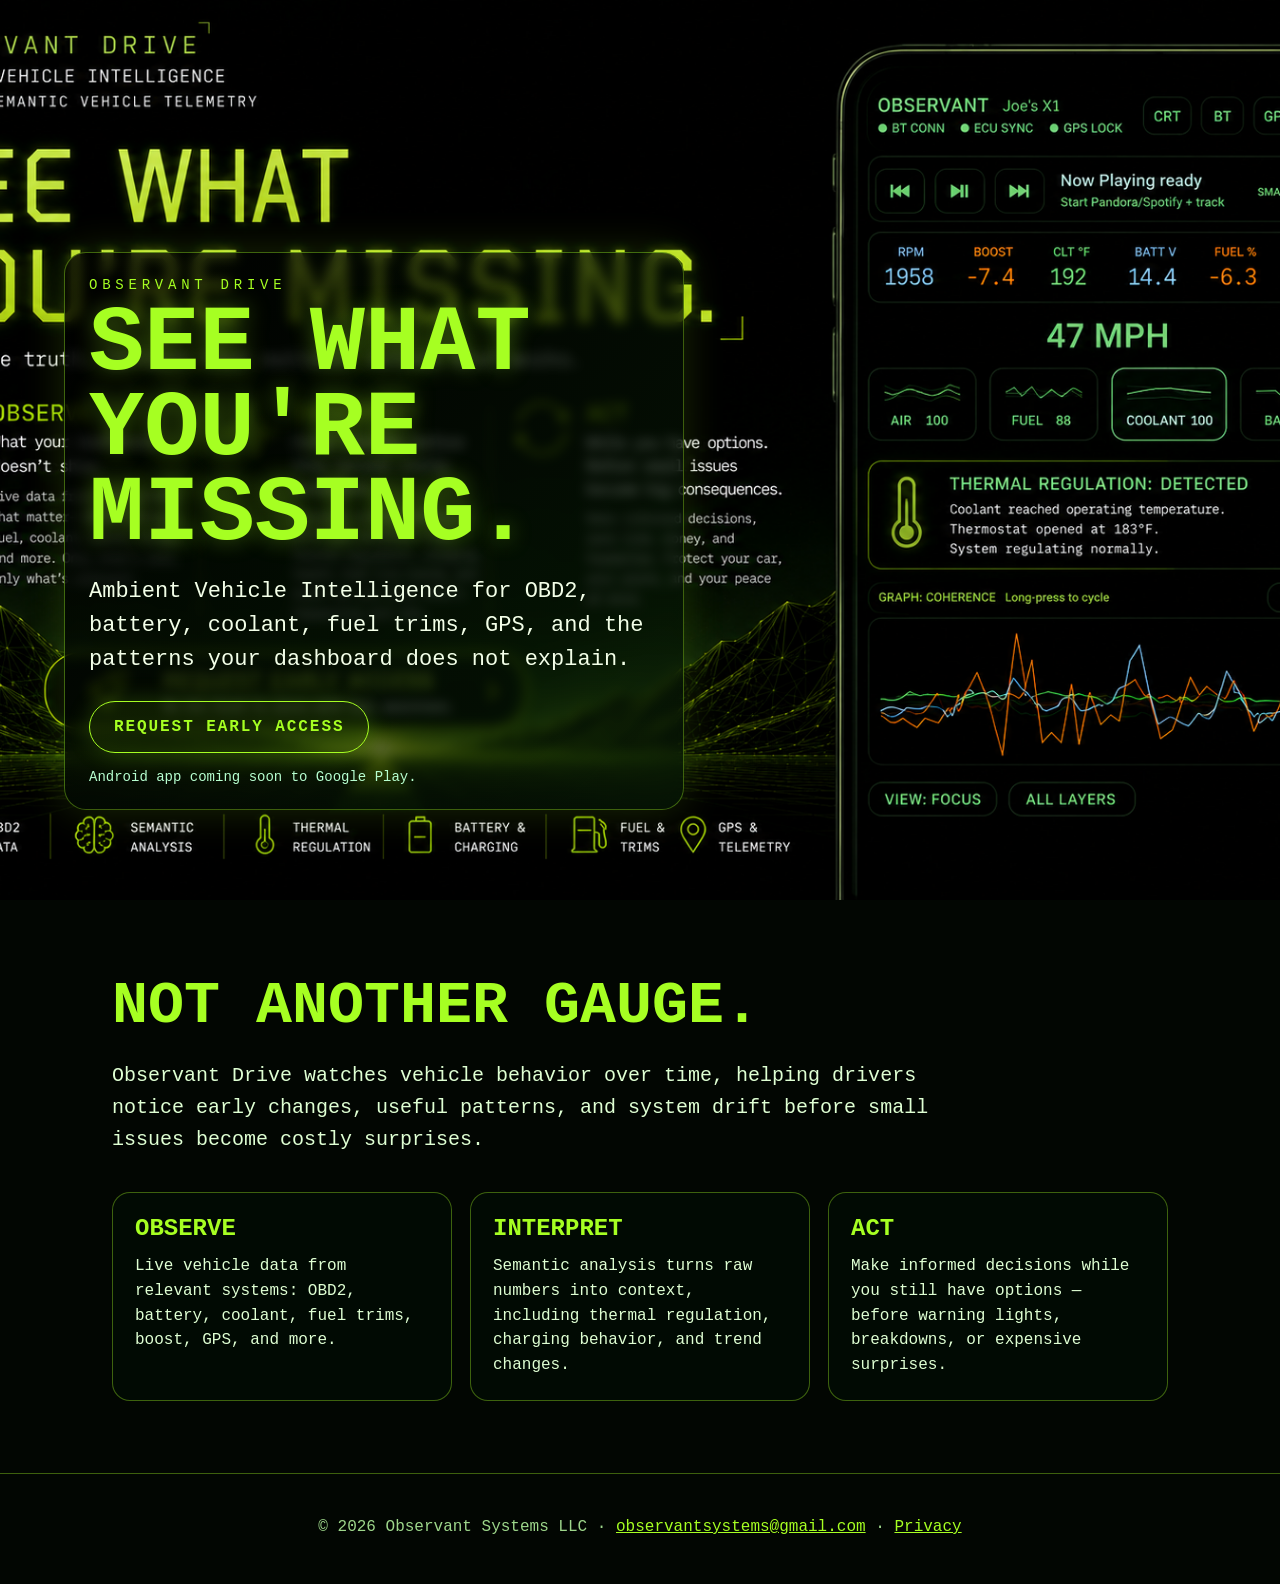
==== index.html @ 124dfb62 "Add files via upload initial website upload" ====
<!doctype html>
<html lang="en">
<head>
  <meta charset="utf-8" />
  <meta name="viewport" content="width=device-width, initial-scale=1" />
  <title>Observant Drive | Ambient Vehicle Intelligence</title>
  <meta name="description" content="Observant Drive helps drivers see what their dashboard misses with real-time OBD2, GPS, battery, coolant, fuel trim, and semantic vehicle telemetry." />
  <link rel="stylesheet" href="style.css" />
</head>
<body>
  <main>
    <section class="hero">
      <img src="hero.png" alt="Observant Drive app preview showing real-time vehicle telemetry" class="hero-image" />
      <div class="cta-panel">
        <p class="eyebrow">OBSERVANT DRIVE</p>
        <h1>See what you're missing.</h1>
        <p class="subhead">Ambient Vehicle Intelligence for OBD2, battery, coolant, fuel trims, GPS, and the patterns your dashboard does not explain.</p>
        <a class="button" href="https://docs.google.com/forms/d/e/1FAIpQLSee21K4Xjnl3LQs7YyedL5NtDFyA2ju5YV920NC5700zwqSGw/viewform?usp=header" target="_blank" rel="noopener">Request Early Access</a>
        <p class="note">Android app coming soon to Google Play.</p>
      </div>
    </section>

    <section class="section">
      <h2>Not another gauge.</h2>
      <p>Observant Drive watches vehicle behavior over time, helping drivers notice early changes, useful patterns, and system drift before small issues become costly surprises.</p>

      <div class="cards">
        <article>
          <h3>Observe</h3>
          <p>Live vehicle data from relevant systems: OBD2, battery, coolant, fuel trims, boost, GPS, and more.</p>
        </article>
        <article>
          <h3>Interpret</h3>
          <p>Semantic analysis turns raw numbers into context, including thermal regulation, charging behavior, and trend changes.</p>
        </article>
        <article>
          <h3>Act</h3>
          <p>Make informed decisions while you still have options — before warning lights, breakdowns, or expensive surprises.</p>
        </article>
      </div>
    </section>

    <footer>
      <p>© 2026 Observant Systems LLC · <a href="mailto:observantsystems@gmail.com">observantsystems@gmail.com</a> · <a href="privacy.html">Privacy</a></p>
    </footer>
  </main>
</body>
</html>
---- style.css ----
* { box-sizing: border-box; }
:root {
  --green: #a6ff22;
  --green-soft: #7de21d;
  --mint: #b7ffd0;
  --bg: #020602;
  --panel: rgba(2, 12, 5, 0.78);
  --line: rgba(166, 255, 34, 0.36);
}
html, body { margin: 0; background: var(--bg); color: #eaffdf; font-family: ui-monospace, SFMono-Regular, Menlo, Consolas, monospace; }
body { min-height: 100vh; }
a { color: var(--green); }
.hero { position: relative; min-height: 100vh; display: grid; place-items: center; overflow: hidden; }
.hero-image { width: 100%; min-height: 100vh; object-fit: cover; display: block; filter: saturate(1.05); }
.cta-panel {
  position: absolute;
  left: clamp(18px, 5vw, 84px);
  bottom: clamp(24px, 7vw, 96px);
  max-width: 620px;
  padding: 24px;
  border: 1px solid var(--line);
  border-radius: 22px;
  background: linear-gradient(135deg, rgba(0,0,0,.78), rgba(9,32,7,.58));
  box-shadow: 0 0 42px rgba(166,255,34,.16);
  backdrop-filter: blur(6px);
}
.eyebrow { color: var(--green); letter-spacing: .34em; font-size: 14px; margin: 0 0 10px; }
h1 { font-size: clamp(42px, 8vw, 92px); line-height: .92; margin: 0 0 18px; color: var(--green); text-transform: uppercase; text-shadow: 0 0 22px rgba(166,255,34,.35); }
.subhead { font-size: clamp(16px, 2vw, 22px); line-height: 1.55; margin: 0 0 24px; color: #f3ffe8; }
.button {
  display: inline-block;
  padding: 16px 24px;
  border: 1px solid var(--green);
  border-radius: 999px;
  color: var(--green);
  text-decoration: none;
  text-transform: uppercase;
  letter-spacing: .12em;
  font-weight: 800;
  background: rgba(80, 140, 0, .16);
  box-shadow: 0 0 24px rgba(166,255,34,.2);
}
.note { color: var(--mint); margin: 16px 0 0; font-size: 14px; }
.section { max-width: 1100px; margin: 0 auto; padding: 72px 22px; }
.section h2 { color: var(--green); font-size: clamp(32px, 5vw, 60px); margin: 0 0 16px; text-transform: uppercase; }
.section > p { font-size: 20px; line-height: 1.6; color: #dfffd3; max-width: 850px; }
.cards { display: grid; grid-template-columns: repeat(3, 1fr); gap: 18px; margin-top: 36px; }
article { border: 1px solid var(--line); border-radius: 18px; padding: 22px; background: var(--panel); }
article h3 { color: var(--green); font-size: 24px; text-transform: uppercase; margin: 0 0 12px; }
article p { color: #dfffd3; line-height: 1.55; margin: 0; }
footer { border-top: 1px solid var(--line); padding: 28px 22px; text-align: center; color: #9ed78b; }
@media (max-width: 850px) {
  .hero { min-height: auto; display: block; }
  .hero-image { min-height: auto; height: auto; }
  .cta-panel { position: static; margin: 16px; }
  .cards { grid-template-columns: 1fr; }
}
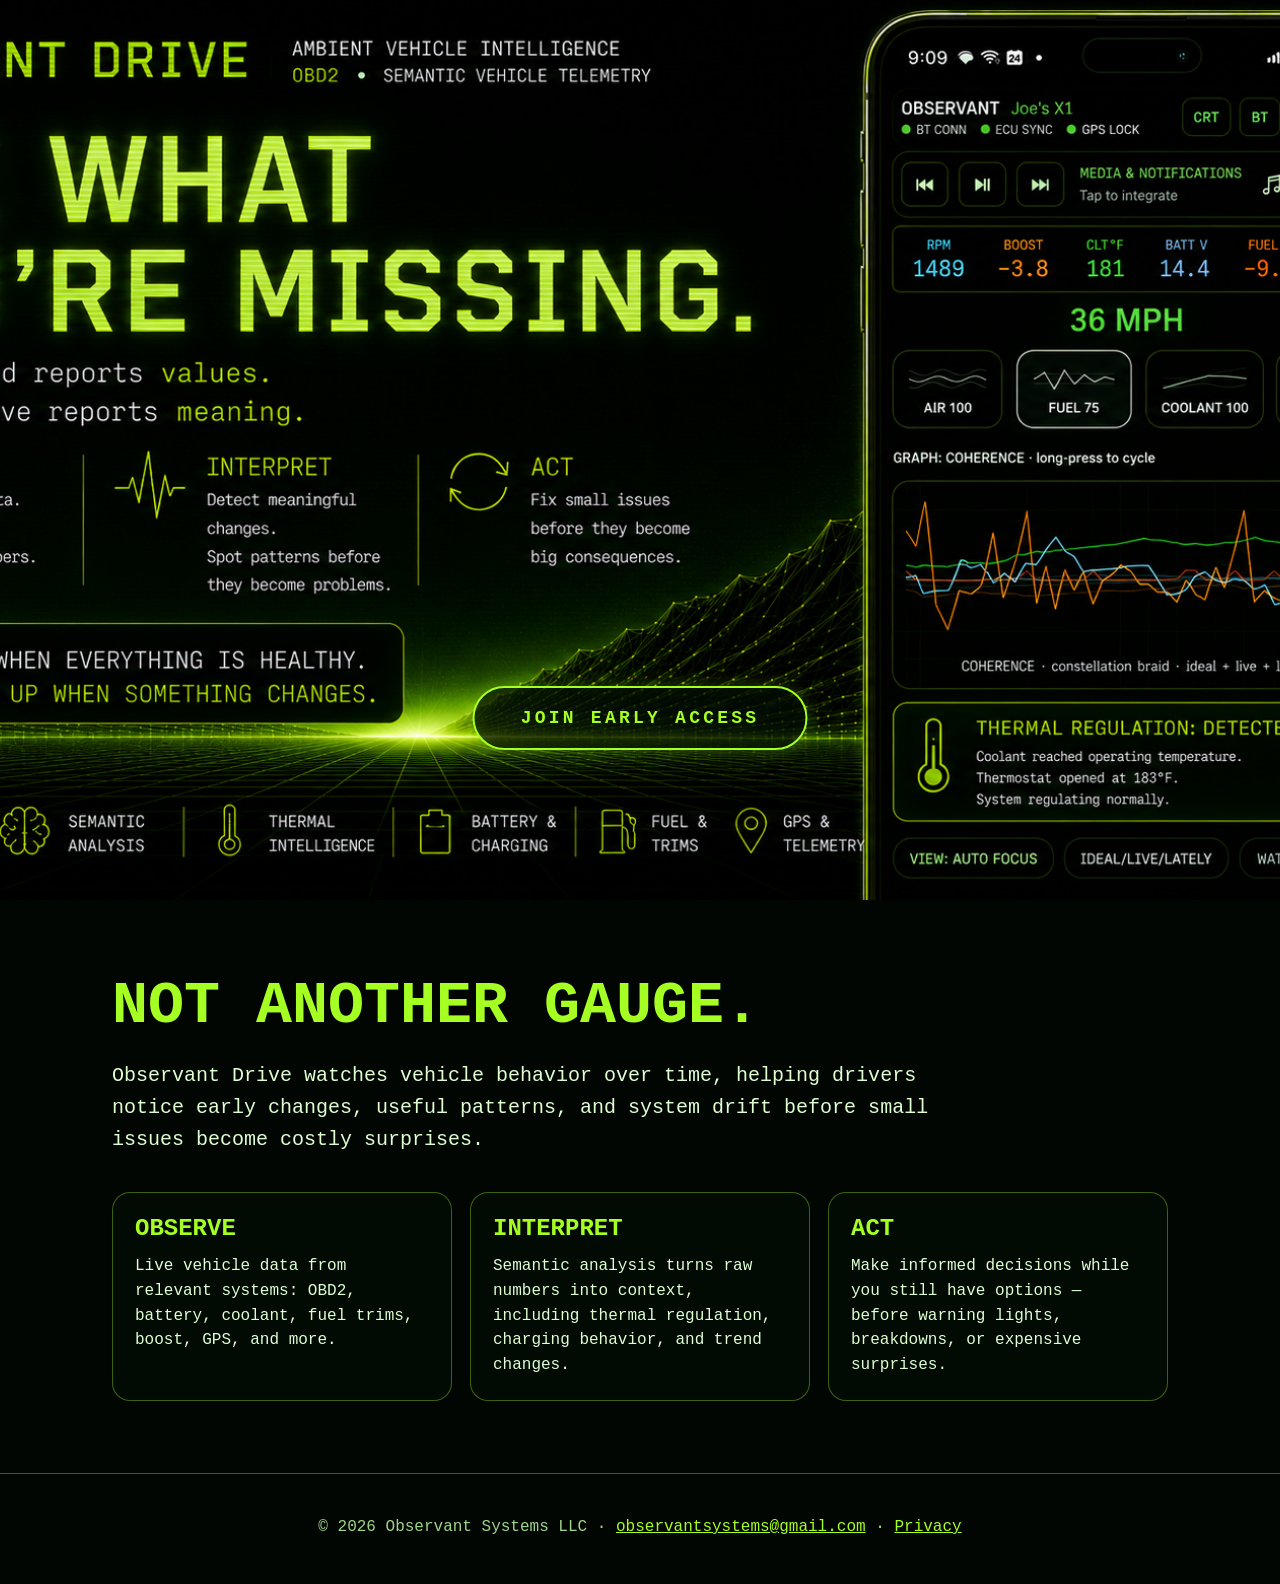
==== commit 487df7c7: "Update index.html" ====
--- a/index.html
+++ b/index.html
@@ -15,7 +15,7 @@
         <p class="eyebrow">OBSERVANT DRIVE</p>
         <h1>See what you're missing.</h1>
         <p class="subhead">Ambient Vehicle Intelligence for OBD2, battery, coolant, fuel trims, GPS, and the patterns your dashboard does not explain.</p>
-        <a class="button" href="https://docs.google.com/forms/d/e/1FAIpQLSee21K4Xjnl3LQs7YyedL5NtDFyA2ju5YV920NC5700zwqSGw/viewform?usp=header" target="_blank" rel="noopener">Request Early Access</a>
+        <a class="button" href="https://docs.google.com/forms/d/e/1FAIpQLSee21K4Xjnl3LQs7YyedL5NtDFyA2ju5YV920NC5700zwqSGw/viewform?usp=header" target="_blank" rel="noopener">Join Early Access</a>
         <p class="note">Android app coming soon to Google Play.</p>
       </div>
     </section>
--- a/style.css
+++ b/style.css
@@ -1,4 +1,5 @@
 * { box-sizing: border-box; }
+
 :root {
   --green: #a6ff22;
   --green-soft: #7de21d;
@@ -7,51 +8,212 @@
   --panel: rgba(2, 12, 5, 0.78);
   --line: rgba(166, 255, 34, 0.36);
 }
-html, body { margin: 0; background: var(--bg); color: #eaffdf; font-family: ui-monospace, SFMono-Regular, Menlo, Consolas, monospace; }
+
+html, body {
+  margin: 0;
+  background: var(--bg);
+  color: #eaffdf;
+  font-family: ui-monospace, SFMono-Regular, Menlo, Consolas, monospace;
+  overflow-x: hidden;
+}
+
 body { min-height: 100vh; }
 a { color: var(--green); }
-.hero { position: relative; min-height: 100vh; display: grid; place-items: center; overflow: hidden; }
-.hero-image { width: 100%; min-height: 100vh; object-fit: cover; display: block; filter: saturate(1.05); }
+
+.hero {
+  position: relative;
+  min-height: 100vh;
+  display: grid;
+  place-items: center;
+  overflow: hidden;
+}
+
+.hero-image {
+  width: 100%;
+  min-height: 100vh;
+  object-fit: cover;
+  object-position: center center;
+  display: block;
+  filter: saturate(1.05);
+}
+
+/* Desktop: CTA-only, centered in the open runway */
 .cta-panel {
   position: absolute;
-  left: clamp(18px, 5vw, 84px);
-  bottom: clamp(24px, 7vw, 96px);
-  max-width: 620px;
-  padding: 24px;
+  left: 50%;
+  bottom: 150px;
+  transform: translateX(-50%);
+  z-index: 10;
+  padding: 0;
+  border: none;
+  background: none;
+  box-shadow: none;
+  backdrop-filter: none;
+  display: flex;
+  justify-content: center;
+}
+
+.cta-panel .eyebrow,
+.cta-panel h1,
+.cta-panel .subhead,
+.cta-panel .note {
+  display: none;
+}
+
+.button {
+  display: inline-flex;
+  align-items: center;
+  justify-content: center;
+  min-width: 335px;
+  padding: 20px 42px;
+  border: 2px solid var(--green);
+  border-radius: 999px;
+  color: var(--green);
+  text-decoration: none;
+  text-transform: uppercase;
+  letter-spacing: .18em;
+  font-weight: 900;
+  font-size: clamp(18px, 1.15vw, 21px);
+  background: rgba(2,12,5,.72);
+  box-shadow:
+    0 0 18px rgba(166,255,34,.22),
+    inset 0 0 18px rgba(166,255,34,.05);
+  transition: all .18s ease;
+}
+
+.button:hover {
+  transform: translateY(-2px);
+  background: rgba(60,110,10,.28);
+  box-shadow:
+    0 0 34px rgba(166,255,34,.40),
+    inset 0 0 20px rgba(166,255,34,.08);
+}
+
+/* Text styles still used on mobile */
+.eyebrow {
+  color: var(--green);
+  letter-spacing: .34em;
+  font-size: 14px;
+  margin: 0 0 10px;
+}
+
+h1 {
+  font-size: clamp(42px, 8vw, 92px);
+  line-height: .92;
+  margin: 0 0 18px;
+  color: var(--green);
+  text-transform: uppercase;
+  text-shadow: 0 0 22px rgba(166,255,34,.35);
+}
+
+.subhead {
+  font-size: clamp(16px, 2vw, 22px);
+  line-height: 1.55;
+  margin: 0 0 24px;
+  color: #f3ffe8;
+}
+
+.note {
+  color: var(--mint);
+  margin: 16px 0 0;
+  font-size: 14px;
+}
+
+.section {
+  max-width: 1100px;
+  margin: 0 auto;
+  padding: 72px 22px;
+}
+
+.section h2 {
+  color: var(--green);
+  font-size: clamp(32px, 5vw, 60px);
+  margin: 0 0 16px;
+  text-transform: uppercase;
+}
+
+.section > p {
+  font-size: 20px;
+  line-height: 1.6;
+  color: #dfffd3;
+  max-width: 850px;
+}
+
+.cards {
+  display: grid;
+  grid-template-columns: repeat(3, 1fr);
+  gap: 18px;
+  margin-top: 36px;
+}
+
+article {
   border: 1px solid var(--line);
-  border-radius: 22px;
-  background: linear-gradient(135deg, rgba(0,0,0,.78), rgba(9,32,7,.58));
-  box-shadow: 0 0 42px rgba(166,255,34,.16);
-  backdrop-filter: blur(6px);
-}
-.eyebrow { color: var(--green); letter-spacing: .34em; font-size: 14px; margin: 0 0 10px; }
-h1 { font-size: clamp(42px, 8vw, 92px); line-height: .92; margin: 0 0 18px; color: var(--green); text-transform: uppercase; text-shadow: 0 0 22px rgba(166,255,34,.35); }
-.subhead { font-size: clamp(16px, 2vw, 22px); line-height: 1.55; margin: 0 0 24px; color: #f3ffe8; }
-.button {
-  display: inline-block;
-  padding: 16px 24px;
-  border: 1px solid var(--green);
-  border-radius: 999px;
-  color: var(--green);
-  text-decoration: none;
-  text-transform: uppercase;
-  letter-spacing: .12em;
-  font-weight: 800;
-  background: rgba(80, 140, 0, .16);
-  box-shadow: 0 0 24px rgba(166,255,34,.2);
-}
-.note { color: var(--mint); margin: 16px 0 0; font-size: 14px; }
-.section { max-width: 1100px; margin: 0 auto; padding: 72px 22px; }
-.section h2 { color: var(--green); font-size: clamp(32px, 5vw, 60px); margin: 0 0 16px; text-transform: uppercase; }
-.section > p { font-size: 20px; line-height: 1.6; color: #dfffd3; max-width: 850px; }
-.cards { display: grid; grid-template-columns: repeat(3, 1fr); gap: 18px; margin-top: 36px; }
-article { border: 1px solid var(--line); border-radius: 18px; padding: 22px; background: var(--panel); }
-article h3 { color: var(--green); font-size: 24px; text-transform: uppercase; margin: 0 0 12px; }
-article p { color: #dfffd3; line-height: 1.55; margin: 0; }
-footer { border-top: 1px solid var(--line); padding: 28px 22px; text-align: center; color: #9ed78b; }
+  border-radius: 18px;
+  padding: 22px;
+  background: var(--panel);
+}
+
+article h3 {
+  color: var(--green);
+  font-size: 24px;
+  text-transform: uppercase;
+  margin: 0 0 12px;
+}
+
+article p {
+  color: #dfffd3;
+  line-height: 1.55;
+  margin: 0;
+}
+
+footer {
+  border-top: 1px solid var(--line);
+  padding: 28px 22px;
+  text-align: center;
+  color: #9ed78b;
+}
+
 @media (max-width: 850px) {
-  .hero { min-height: auto; display: block; }
-  .hero-image { min-height: auto; height: auto; }
-  .cta-panel { position: static; margin: 16px; }
-  .cards { grid-template-columns: 1fr; }
-}
+  .hero {
+    min-height: auto;
+    display: block;
+  }
+
+  .hero-image {
+    min-height: auto;
+    height: auto;
+    object-fit: contain;
+  }
+
+  .cta-panel {
+    position: static;
+    transform: none;
+    margin: 16px;
+    max-width: none;
+    padding: 24px;
+    border: 1px solid var(--line);
+    border-radius: 22px;
+    background: linear-gradient(135deg, rgba(0,0,0,.78), rgba(9,32,7,.58));
+    box-shadow: 0 0 42px rgba(166,255,34,.16);
+    backdrop-filter: blur(6px);
+    display: block;
+  }
+
+  .cta-panel .eyebrow,
+  .cta-panel h1,
+  .cta-panel .subhead,
+  .cta-panel .note {
+    display: block;
+  }
+
+  .button {
+    min-width: 0;
+    width: 100%;
+    padding: 16px 24px;
+    font-size: 16px;
+  }
+
+  .cards {
+    grid-template-columns: 1fr;
+  }
+}
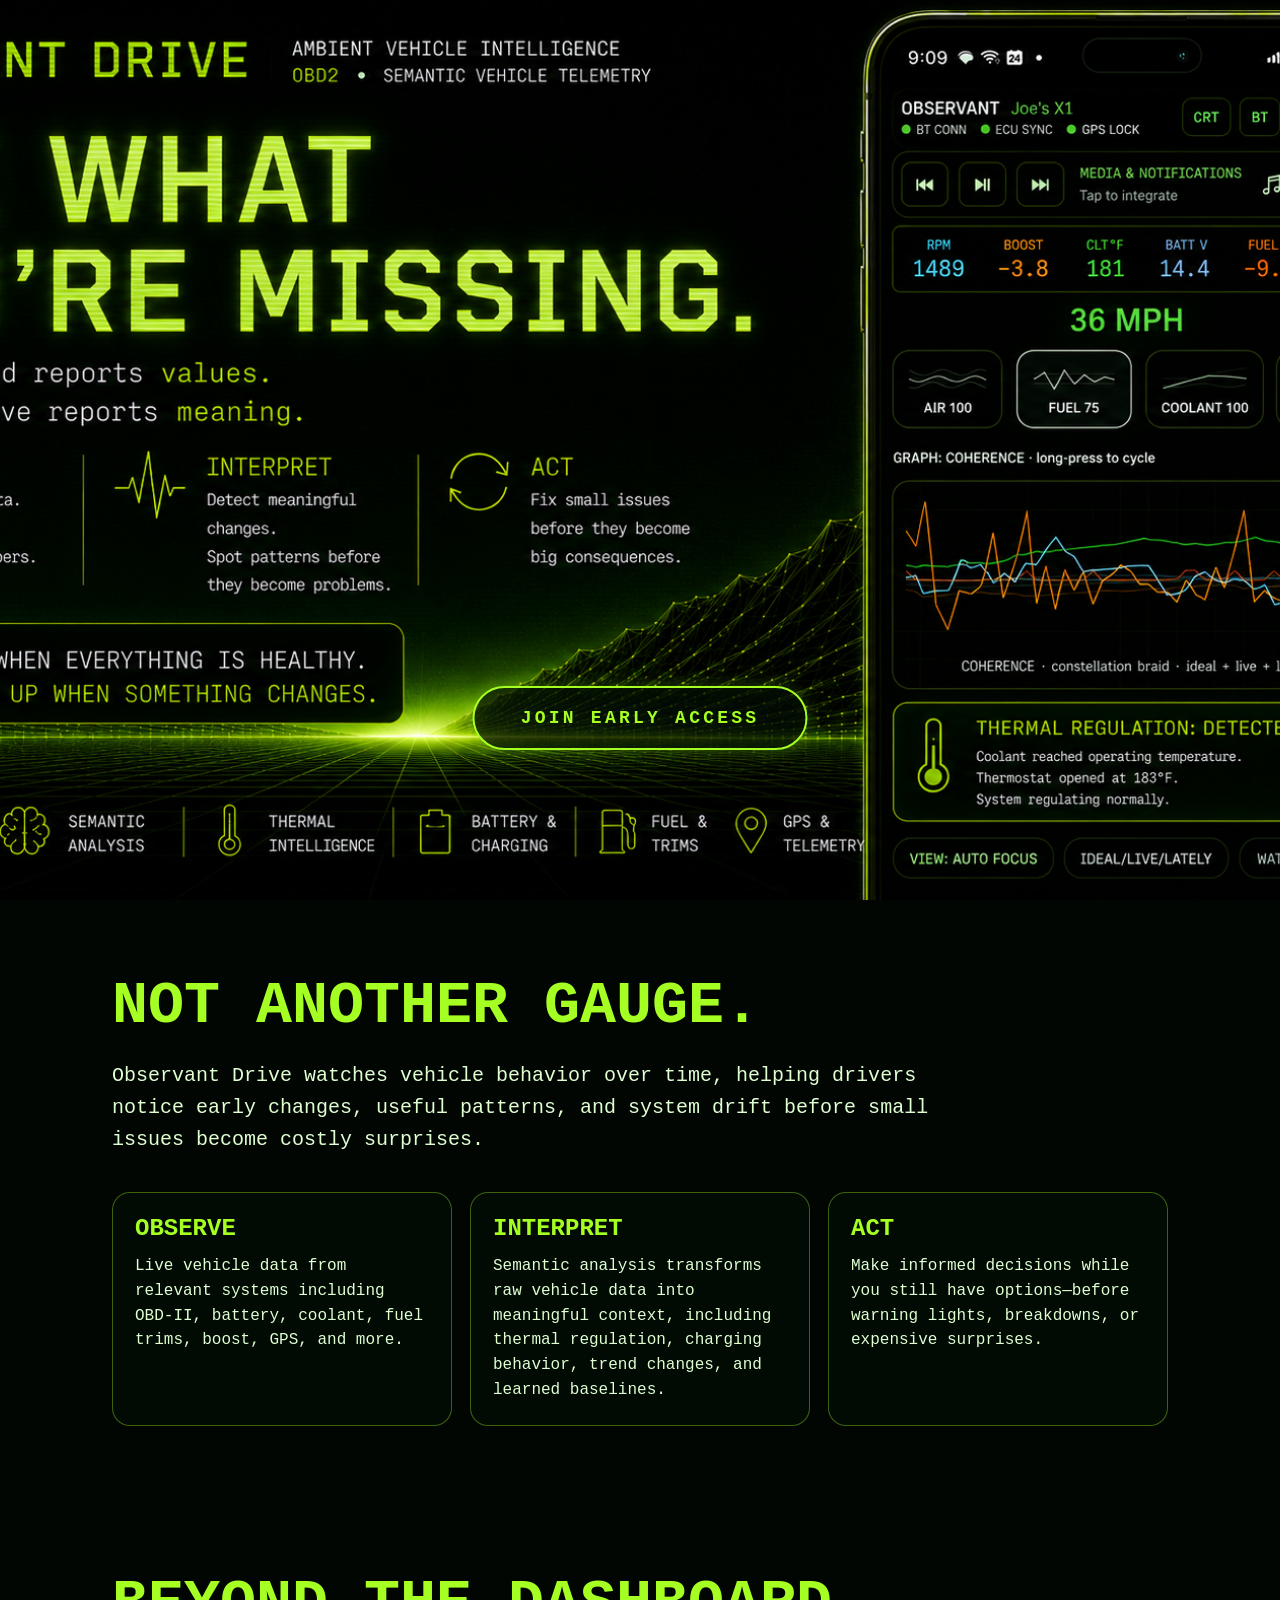
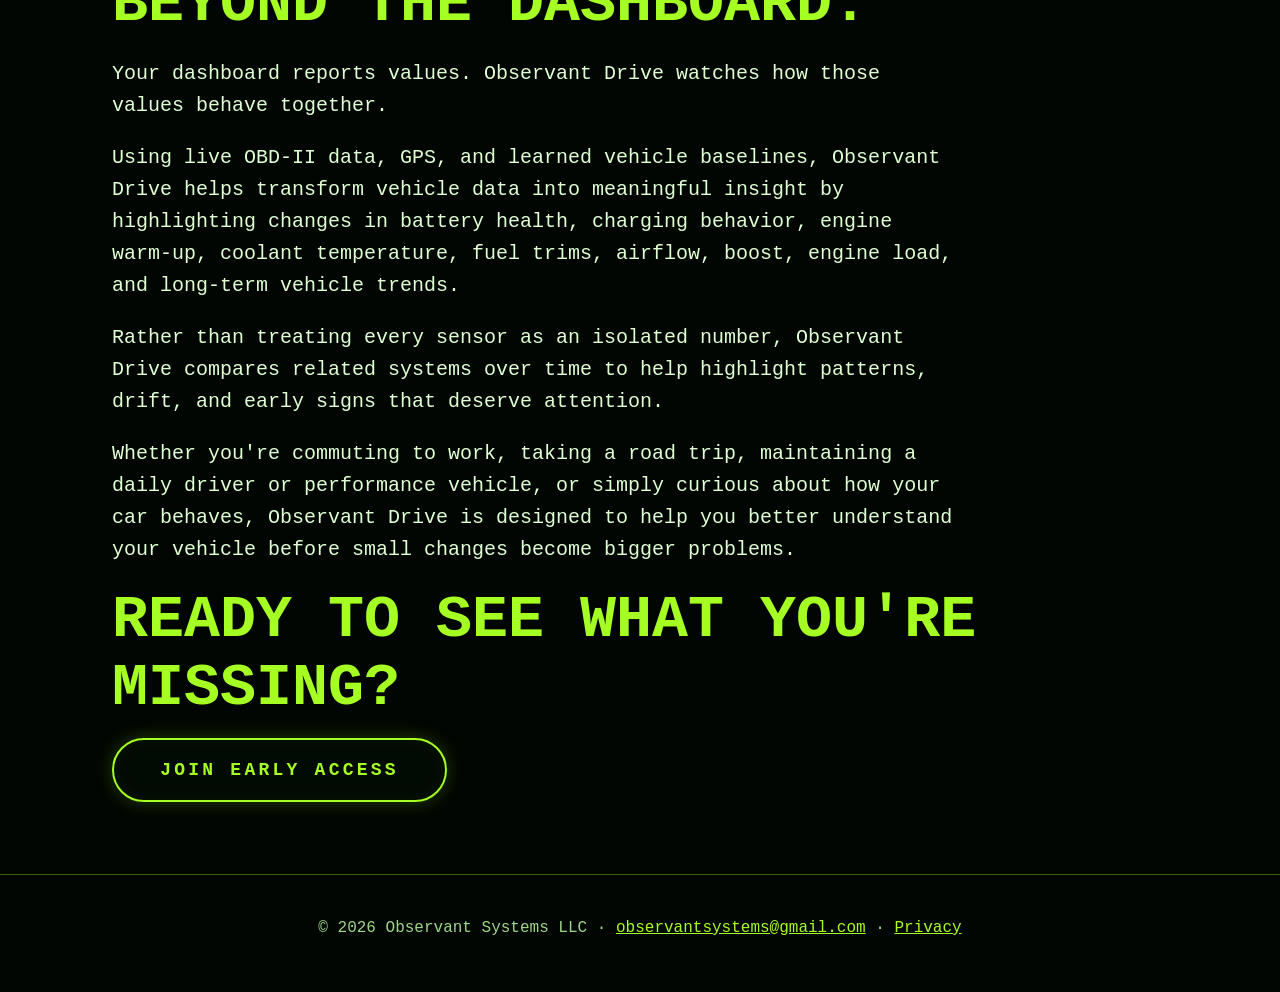
==== commit 66cd5960: "Update index.html" ====
--- a/index.html
+++ b/index.html
@@ -16,7 +16,7 @@
         <h1>See what you're missing.</h1>
         <p class="subhead">Ambient Vehicle Intelligence for OBD2, battery, coolant, fuel trims, GPS, and the patterns your dashboard does not explain.</p>
         <a class="button" href="https://docs.google.com/forms/d/e/1FAIpQLSee21K4Xjnl3LQs7YyedL5NtDFyA2ju5YV920NC5700zwqSGw/viewform?usp=header" target="_blank" rel="noopener">Join Early Access</a>
-        <p class="note">Android app coming soon to Google Play.</p>
+        <p class="note">Android Early Access launching soon.</p>
       </div>
     </section>
 
@@ -27,17 +27,41 @@
       <div class="cards">
         <article>
           <h3>Observe</h3>
-          <p>Live vehicle data from relevant systems: OBD2, battery, coolant, fuel trims, boost, GPS, and more.</p>
+          <p>Live vehicle data from relevant systems including OBD-II, battery, coolant, fuel trims, boost, GPS, and more.</p>
         </article>
         <article>
           <h3>Interpret</h3>
-          <p>Semantic analysis turns raw numbers into context, including thermal regulation, charging behavior, and trend changes.</p>
+          <p>Semantic analysis transforms raw vehicle data into meaningful context, including thermal regulation, charging behavior, trend changes, and learned baselines.</p>
         </article>
         <article>
           <h3>Act</h3>
-          <p>Make informed decisions while you still have options — before warning lights, breakdowns, or expensive surprises.</p>
+          <p>Make informed decisions while you still have options—before warning lights, breakdowns, or expensive surprises.</p>
         </article>
       </div>
+    </section>
+
+    <section class="section">
+      <h2>Beyond the dashboard.</h2>
+
+      <p>Your dashboard reports values. Observant Drive watches how those values behave together.</p>
+
+      <p>
+        Using live OBD-II data, GPS, and learned vehicle baselines, Observant Drive helps transform vehicle data into meaningful insight by highlighting changes in battery health, charging behavior, engine warm-up, coolant temperature, fuel trims, airflow, boost, engine load, and long-term vehicle trends.
+      </p>
+
+      <p>
+        Rather than treating every sensor as an isolated number, Observant Drive compares related systems over time to help highlight patterns, drift, and early signs that deserve attention.
+      </p>
+
+      <p>
+        Whether you're commuting to work, taking a road trip, maintaining a daily driver or performance vehicle, or simply curious about how your car behaves, Observant Drive is designed to help you better understand your vehicle before small changes become bigger problems.
+      </p>
+
+      <h2>Ready to see what you're missing?</h2>
+
+      <a class="button" href="https://docs.google.com/forms/d/e/1FAIpQLSee21K4Xjnl3LQs7YyedL5NtDFyA2ju5YV920NC5700zwqSGw/viewform?usp=header" target="_blank" rel="noopener">
+        Join Early Access
+      </a>
     </section>
 
     <footer>
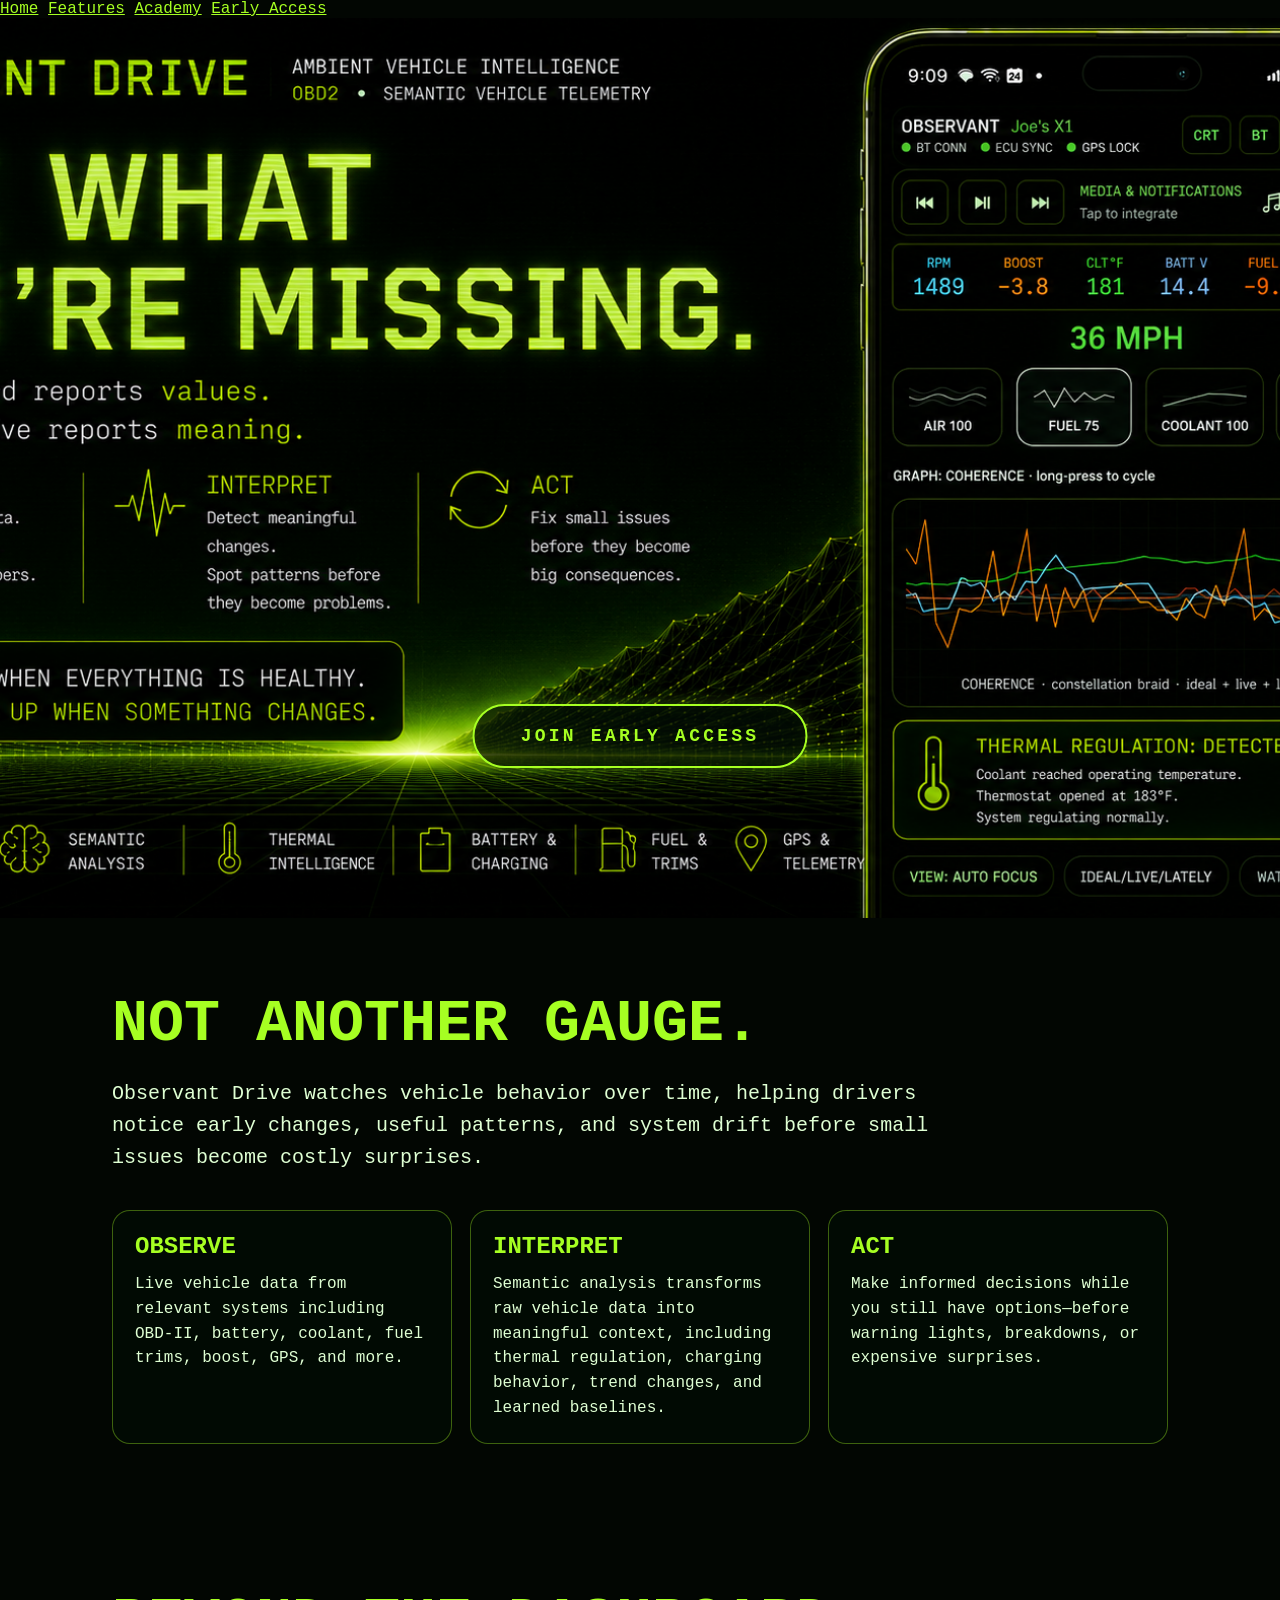
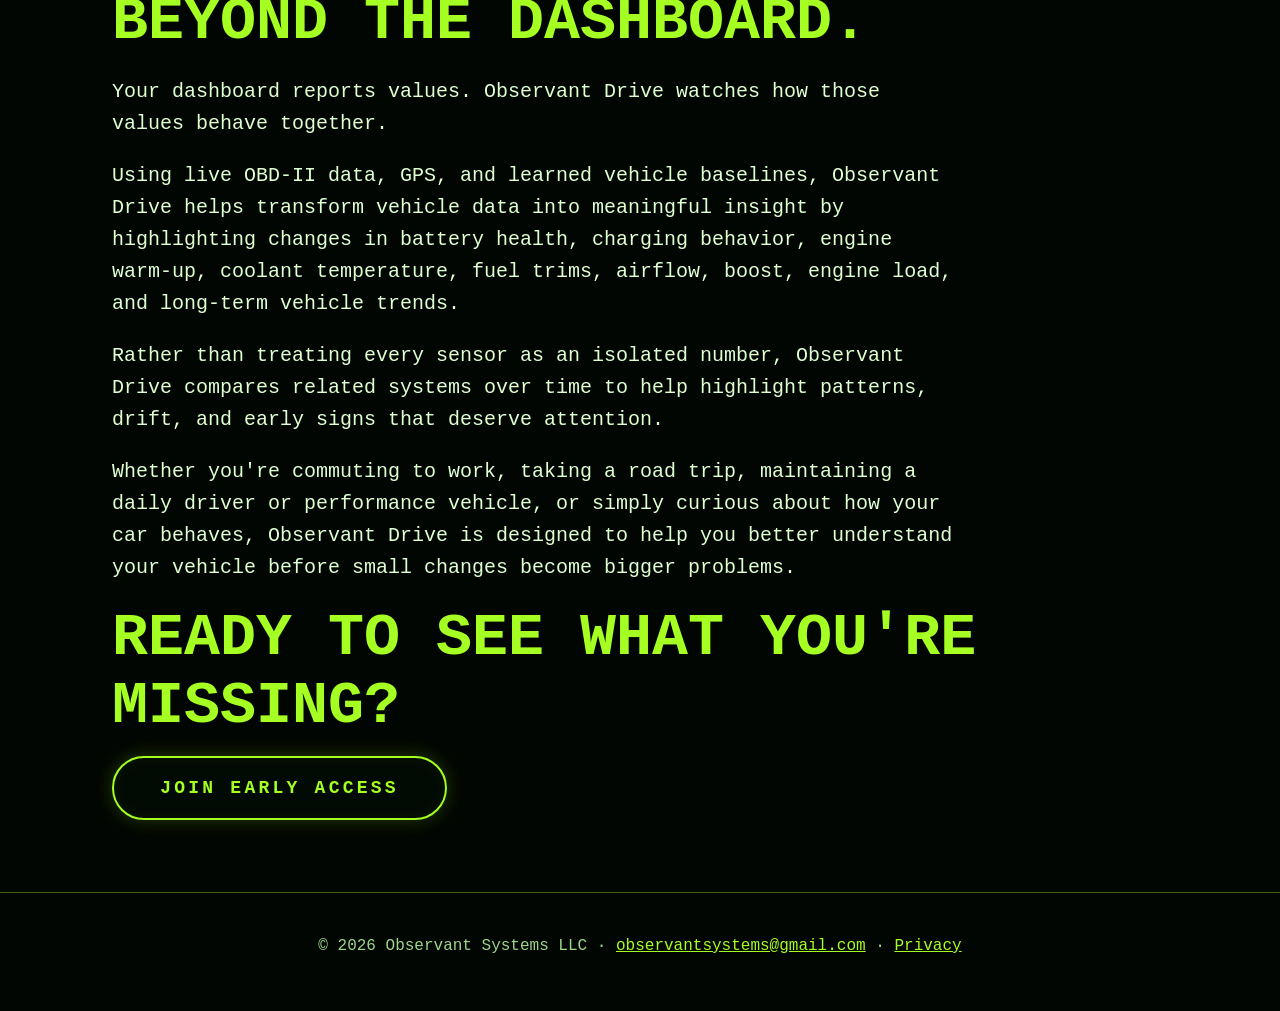
==== commit a40566e1: "Add files via upload" ====
--- a/index.html
+++ b/index.html
@@ -1,72 +1,6 @@
-<!doctype html>
-<html lang="en">
-<head>
-  <meta charset="utf-8" />
-  <meta name="viewport" content="width=device-width, initial-scale=1" />
-  <title>Observant Drive | Ambient Vehicle Intelligence</title>
-  <meta name="description" content="Observant Drive helps drivers see what their dashboard misses with real-time OBD2, GPS, battery, coolant, fuel trim, and semantic vehicle telemetry." />
-  <link rel="stylesheet" href="style.css" />
-</head>
-<body>
-  <main>
-    <section class="hero">
-      <img src="hero.png" alt="Observant Drive app preview showing real-time vehicle telemetry" class="hero-image" />
-      <div class="cta-panel">
-        <p class="eyebrow">OBSERVANT DRIVE</p>
-        <h1>See what you're missing.</h1>
-        <p class="subhead">Ambient Vehicle Intelligence for OBD2, battery, coolant, fuel trims, GPS, and the patterns your dashboard does not explain.</p>
-        <a class="button" href="https://docs.google.com/forms/d/e/1FAIpQLSee21K4Xjnl3LQs7YyedL5NtDFyA2ju5YV920NC5700zwqSGw/viewform?usp=header" target="_blank" rel="noopener">Join Early Access</a>
-        <p class="note">Android Early Access launching soon.</p>
-      </div>
-    </section>
-
-    <section class="section">
-      <h2>Not another gauge.</h2>
-      <p>Observant Drive watches vehicle behavior over time, helping drivers notice early changes, useful patterns, and system drift before small issues become costly surprises.</p>
-
-      <div class="cards">
-        <article>
-          <h3>Observe</h3>
-          <p>Live vehicle data from relevant systems including OBD-II, battery, coolant, fuel trims, boost, GPS, and more.</p>
-        </article>
-        <article>
-          <h3>Interpret</h3>
-          <p>Semantic analysis transforms raw vehicle data into meaningful context, including thermal regulation, charging behavior, trend changes, and learned baselines.</p>
-        </article>
-        <article>
-          <h3>Act</h3>
-          <p>Make informed decisions while you still have options—before warning lights, breakdowns, or expensive surprises.</p>
-        </article>
-      </div>
-    </section>
-
-    <section class="section">
-      <h2>Beyond the dashboard.</h2>
-
-      <p>Your dashboard reports values. Observant Drive watches how those values behave together.</p>
-
-      <p>
-        Using live OBD-II data, GPS, and learned vehicle baselines, Observant Drive helps transform vehicle data into meaningful insight by highlighting changes in battery health, charging behavior, engine warm-up, coolant temperature, fuel trims, airflow, boost, engine load, and long-term vehicle trends.
-      </p>
-
-      <p>
-        Rather than treating every sensor as an isolated number, Observant Drive compares related systems over time to help highlight patterns, drift, and early signs that deserve attention.
-      </p>
-
-      <p>
-        Whether you're commuting to work, taking a road trip, maintaining a daily driver or performance vehicle, or simply curious about how your car behaves, Observant Drive is designed to help you better understand your vehicle before small changes become bigger problems.
-      </p>
-
-      <h2>Ready to see what you're missing?</h2>
-
-      <a class="button" href="https://docs.google.com/forms/d/e/1FAIpQLSee21K4Xjnl3LQs7YyedL5NtDFyA2ju5YV920NC5700zwqSGw/viewform?usp=header" target="_blank" rel="noopener">
-        Join Early Access
-      </a>
-    </section>
-
-    <footer>
-      <p>© 2026 Observant Systems LLC · <a href="mailto:observantsystems@gmail.com">observantsystems@gmail.com</a> · <a href="privacy.html">Privacy</a></p>
-    </footer>
-  </main>
-</body>
-</html>
+<!doctype html><html lang="en"><head><meta charset="utf-8"/><meta name="viewport" content="width=device-width, initial-scale=1"/><title>Observant Drive | Ambient Vehicle Intelligence</title><meta name="description" content="Observant Drive helps drivers see what their dashboard misses with real-time OBD2, GPS, battery, coolant, fuel trim, Bluetooth OBD2, and semantic vehicle telemetry."/><link rel="canonical" href="https://observantdrive.com/"/><link rel="stylesheet" href="style.css"/></head><body><nav class="site-nav">
+  <a href="/">Home</a>
+  <a href="/features.html">Features</a>
+  <a href="/academy.html">Academy</a>
+  <a href="https://docs.google.com/forms/d/e/1FAIpQLSee21K4Xjnl3LQs7YyedL5NtDFyA2ju5YV920NC5700zwqSGw/viewform?usp=header" target="_blank" rel="noopener">Early Access</a>
+</nav><main><section class="hero"><img src="hero.png" alt="Observant Drive app preview showing real-time vehicle telemetry" class="hero-image"/><div class="cta-panel"><p class="eyebrow">OBSERVANT DRIVE</p><h1>See what you're missing.</h1><p class="subhead">Ambient Vehicle Intelligence for OBD2, battery, coolant, fuel trims, GPS, and the patterns your dashboard does not explain.</p><a class="button" href="https://docs.google.com/forms/d/e/1FAIpQLSee21K4Xjnl3LQs7YyedL5NtDFyA2ju5YV920NC5700zwqSGw/viewform?usp=header" target="_blank" rel="noopener">Join Early Access</a><p class="note">Android Early Access launching soon.</p></div></section><section class="section"><h2>Not another gauge.</h2><p>Observant Drive watches vehicle behavior over time, helping drivers notice early changes, useful patterns, and system drift before small issues become costly surprises.</p><div class="cards"><article><h3>Observe</h3><p>Live vehicle data from relevant systems including OBD-II, battery, coolant, fuel trims, boost, GPS, and more.</p></article><article><h3>Interpret</h3><p>Semantic analysis transforms raw vehicle data into meaningful context, including thermal regulation, charging behavior, trend changes, and learned baselines.</p></article><article><h3>Act</h3><p>Make informed decisions while you still have options—before warning lights, breakdowns, or expensive surprises.</p></article></div></section><section class="section"><h2>Beyond the dashboard.</h2><p>Your dashboard reports values. Observant Drive watches how those values behave together.</p><p>Using live OBD-II data, GPS, and learned vehicle baselines, Observant Drive helps transform vehicle data into meaningful insight by highlighting changes in battery health, charging behavior, engine warm-up, coolant temperature, fuel trims, airflow, boost, engine load, and long-term vehicle trends.</p><p>Rather than treating every sensor as an isolated number, Observant Drive compares related systems over time to help highlight patterns, drift, and early signs that deserve attention.</p><p>Whether you're commuting to work, taking a road trip, maintaining a daily driver or performance vehicle, or simply curious about how your car behaves, Observant Drive is designed to help you better understand your vehicle before small changes become bigger problems.</p><h2>Ready to see what you're missing?</h2><a class="button" href="https://docs.google.com/forms/d/e/1FAIpQLSee21K4Xjnl3LQs7YyedL5NtDFyA2ju5YV920NC5700zwqSGw/viewform?usp=header" target="_blank" rel="noopener">Join Early Access</a></section><footer><p>© 2026 Observant Systems LLC · <a href="mailto:observantsystems@gmail.com">observantsystems@gmail.com</a> · <a href="/privacy.html">Privacy</a></p></footer></main></body></html>
